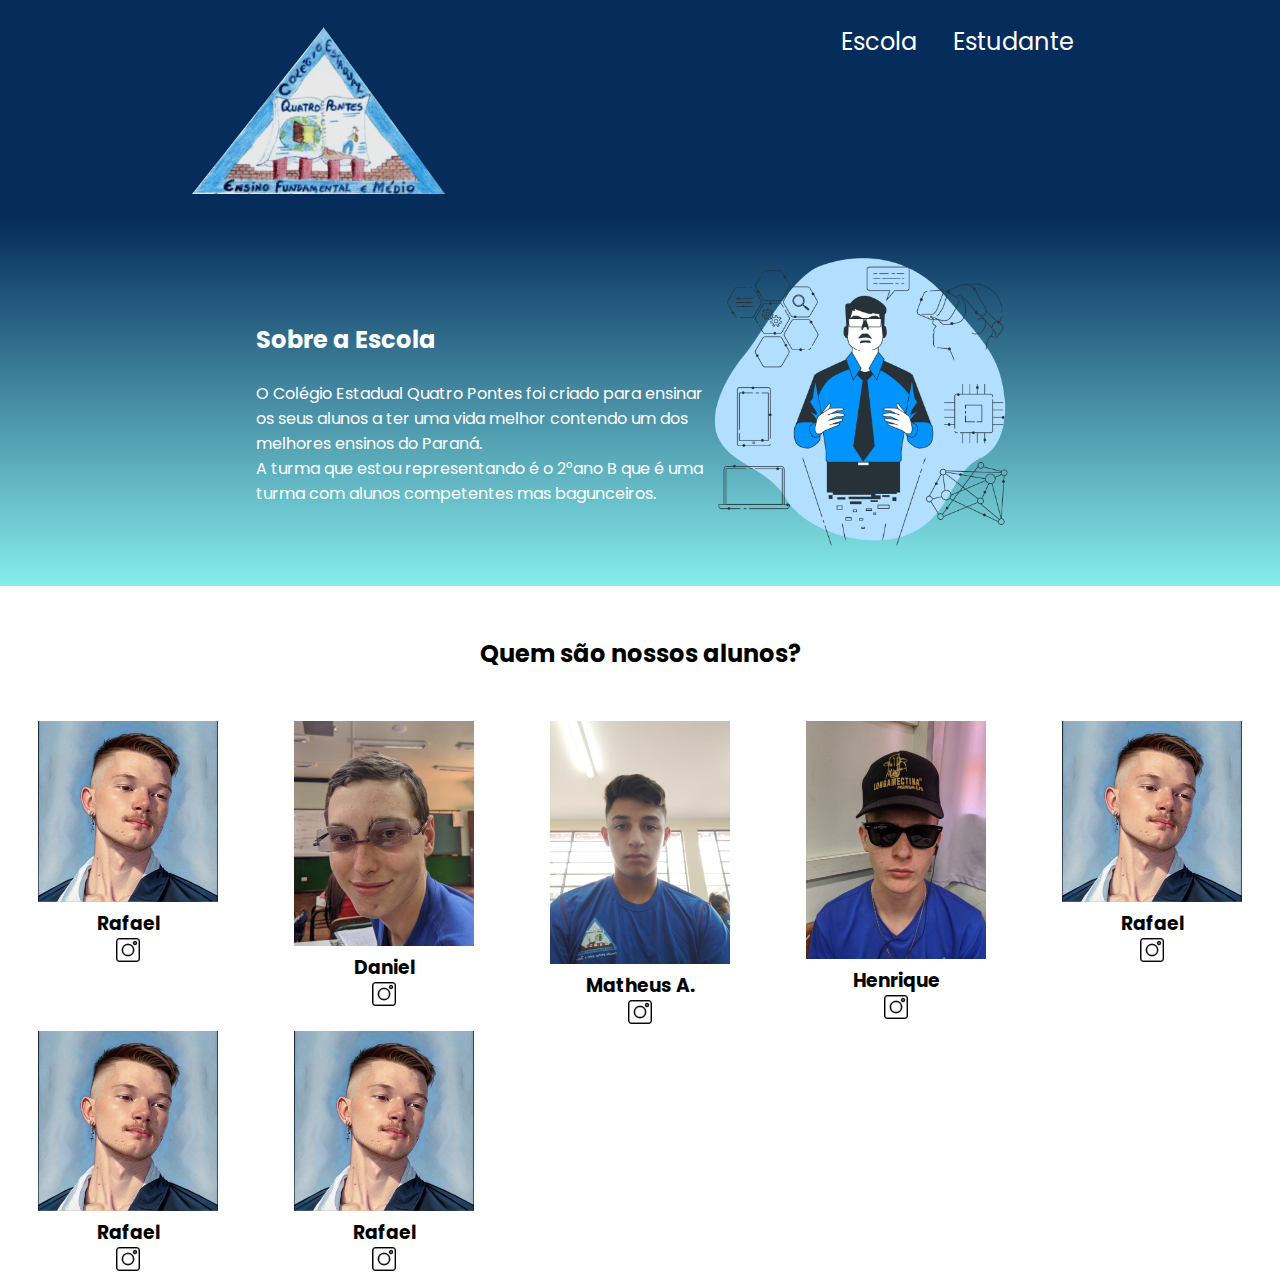
==== site-grupo-IMMD-main/index.html @ 2677e2d5 "Aula 6" ====
<!DOCTYPE html>
<html lang="en">
<head>
    <meta charset="UTF-8">
    <meta http-equiv="X-UA-Compatible" content="IE=edge">
    <meta name="viewport" content="width=device-width, initial-scale=1.0">
    <title>Document</title>
    <link rel="stylesheet" href="style.css">
    <link rel="preconnect" href="https://fonts.googleapis.com">
<link rel="preconnect" href="https://fonts.gstatic.com" crossorigin>
<link href="https://fonts.googleapis.com/css2?family=Poppins:wght@400;700&display=swap" rel="stylesheet">
</head>
<body>
  <header class="cabecalho">
    <img class="cabecalho-imagem" src="Captura de tela_2023-03-13_10-56-30.png" alt="Colégio estadual Quatro Pontes">  
    <ul class="cabecalho-lista">
      <li class="cabecalho-lista-item">Escola</li>
      <li class="cabecalho-lista-item">Estudante</li>
    </ul>
  </header>
  <section class="escola">
    <div class="escola-div-conteudo">
      <h2 class="escola-titulo">Sobre a Escola</h2>
      <p class="escola-texto-um">O Colégio Estadual Quatro Pontes foi criado para ensinar os seus alunos a ter uma vida melhor contendo um dos melhores ensinos do Paraná.</p>
      <p class="escola-texto-dois">A turma que estou representando é o 2°ano B que é uma turma com alunos competentes mas bagunceiros.</p>

    </div>
    
    <img class="escola-imagem" src="homideocrin.png" alt="cara-sabio">
  </section>
  <section class="estudante">
    <h2 class="estudante-titulo">Quem são nossos alunos?</h2>
   <div class="estudante-todos">
    <div class="estudante-div">
      <img class="imagem-estudante" src="rafael.jpg" alt="foto do rafael">
      <h3 class="estudante-nome">Rafael</h3>
      <img class="estudante-icone" src="instagram.png" alt="icone instagram">
  </div>
    <div class="estudante-div">
      <img class="imagem-estudante" src="daniel.jpeg" alt="foto do rafael">
      <h3 class="estudante-nome">Daniel</h3>
      <img class="estudante-icone" src="instagram.png" alt="icone instagram">
  </div>
  <div class="estudante-div">
    <img class="imagem-estudante" src="matheusA.jpg" alt="foto do rafael">
    <h3 class="estudante-nome">Matheus A.</h3>
    <img class="estudante-icone" src="instagram.png" alt="icone instagram">
</div>
<div class="estudante-div">
  <img class="imagem-estudante" src="henrique.jpeg" alt="foto do rafael">
  <h3 class="estudante-nome">Henrique</h3>
  <img class="estudante-icone" src="instagram.png" alt="icone instagram">
</div>
<div class="estudante-div">
  <img class="imagem-estudante" src="rafael.jpg" alt="foto do rafael">
  <h3 class="estudante-nome">Rafael</h3>
  <img class="estudante-icone" src="instagram.png" alt="icone instagram">
</div>
<div class="estudante-div">
  <img class="imagem-estudante" src="rafael.jpg" alt="foto do rafael">
  <h3 class="estudante-nome">Rafael</h3>
  <img class="estudante-icone" src="instagram.png" alt="icone instagram">
</div>
<div class="estudante-div">
  <img class="imagem-estudante" src="rafael.jpg" alt="foto do rafael">
  <h3 class="estudante-nome">Rafael</h3>
  <img class="estudante-icone" src="instagram.png" alt="icone instagram">
</div>
</div>
    





  </section>
 
</body>

</html>
---- site-grupo-IMMD-main/style.css ----
*{
   margin: 0;
   padding: 0;
}

body{font-family: 'Poppins', sans-serif;
}

.cabecalho{
   background-color: #052c5b;
   color: white;
   display: flex;
   justify-content: space-around;
   padding: 24px 0;
}

.cabecalho-imagem{
width: 20%;
}
.cabecalho-lista-item{
   display: inline-block;
   margin: 0 16px;
   font-size: 24px;
}

.escola-imagem{
 width: 25%;

}

.escola{
   background-image: linear-gradient(#052c5b,#87edec);
   color: white;
   display: flex;
   justify-content: center;
   align-items: center;
   padding: 24px 0;
}

.escola-div-conteudo{
   width: 35%;
}

.escola-titulo{
   padding: 24px 0;
}

.imagem-estudante{
   width: 180px ;
}

.estudante-icone{
   width: 24px;
}

.estudante-div{
   text-align: center;
}

.estudante-titulo{
   text-align: center;
   padding: 50px;
}

.estudante-todos{
   display: grid;
   grid-template-columns: 20% 20% 20% 20% 20%;
}
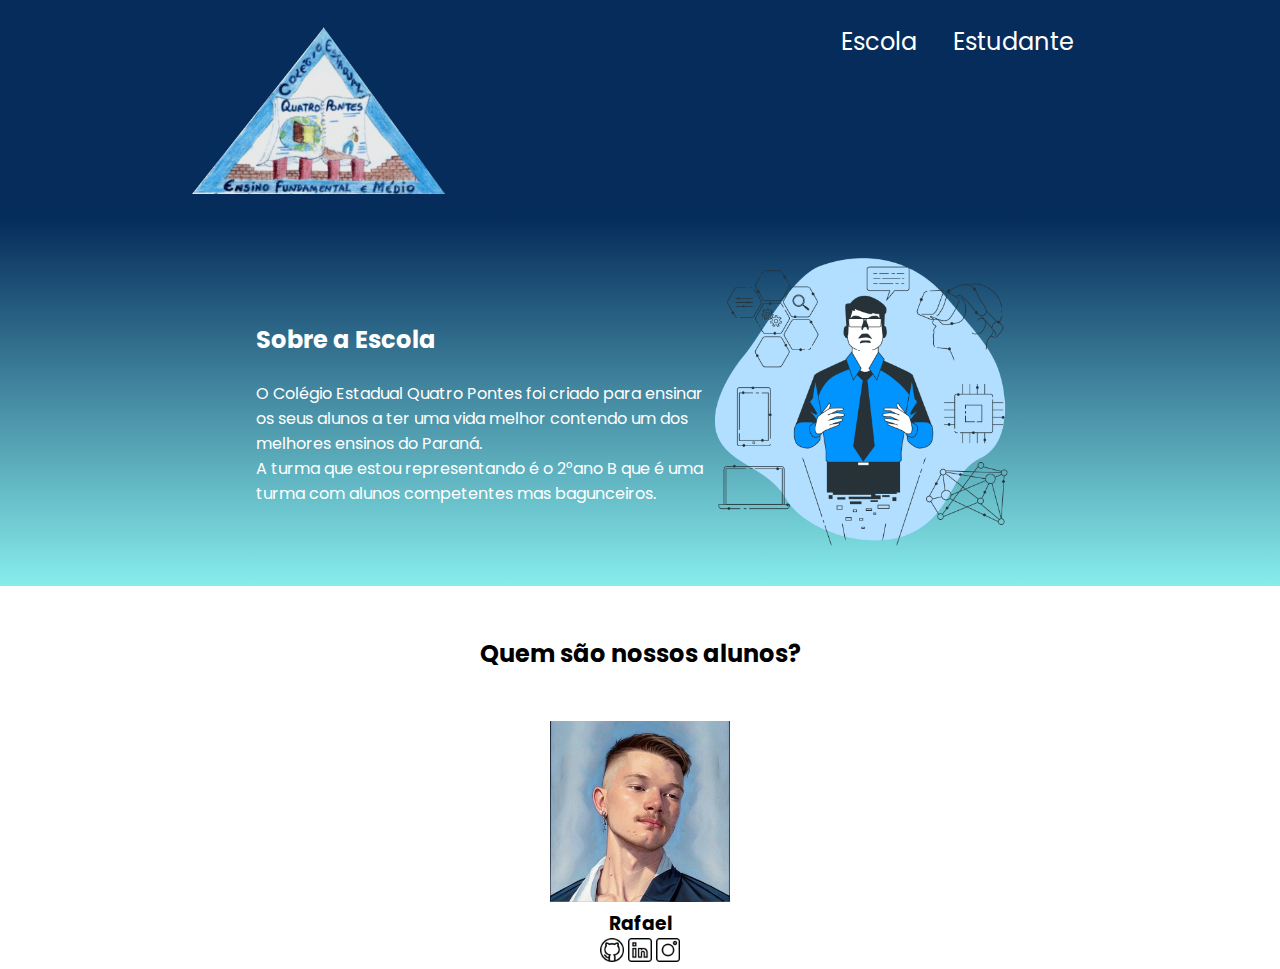
==== commit d9d367b0: "aula 7" ====
--- a/site-grupo-IMMD-main/index.html
+++ b/site-grupo-IMMD-main/index.html
@@ -30,43 +30,13 @@
   </section>
   <section class="estudante">
     <h2 class="estudante-titulo">Quem são nossos alunos?</h2>
-   <div class="estudante-todos">
     <div class="estudante-div">
-      <img class="imagem-estudante" src="rafael.jpg" alt="foto do rafael">
-      <h3 class="estudante-nome">Rafael</h3>
-      <img class="estudante-icone" src="instagram.png" alt="icone instagram">
-  </div>
-    <div class="estudante-div">
-      <img class="imagem-estudante" src="daniel.jpeg" alt="foto do rafael">
-      <h3 class="estudante-nome">Daniel</h3>
-      <img class="estudante-icone" src="instagram.png" alt="icone instagram">
-  </div>
-  <div class="estudante-div">
-    <img class="imagem-estudante" src="matheusA.jpg" alt="foto do rafael">
-    <h3 class="estudante-nome">Matheus A.</h3>
-    <img class="estudante-icone" src="instagram.png" alt="icone instagram">
-</div>
-<div class="estudante-div">
-  <img class="imagem-estudante" src="henrique.jpeg" alt="foto do rafael">
-  <h3 class="estudante-nome">Henrique</h3>
-  <img class="estudante-icone" src="instagram.png" alt="icone instagram">
-</div>
-<div class="estudante-div">
-  <img class="imagem-estudante" src="rafael.jpg" alt="foto do rafael">
-  <h3 class="estudante-nome">Rafael</h3>
-  <img class="estudante-icone" src="instagram.png" alt="icone instagram">
-</div>
-<div class="estudante-div">
-  <img class="imagem-estudante" src="rafael.jpg" alt="foto do rafael">
-  <h3 class="estudante-nome">Rafael</h3>
-  <img class="estudante-icone" src="instagram.png" alt="icone instagram">
-</div>
-<div class="estudante-div">
-  <img class="imagem-estudante" src="rafael.jpg" alt="foto do rafael">
-  <h3 class="estudante-nome">Rafael</h3>
-  <img class="estudante-icone" src="instagram.png" alt="icone instagram">
-</div>
-</div>
+        <img class="imagem-estudante" src="rafael.jpg" alt="foto do rafael">
+        <h3 class="estudante-nome">Rafael</h3>
+        <img class="estudante-icone" src="github.png" alt="icone github">
+        <img class="estudante-icone" src="linkedin.png" alt="icone linkedin">
+        <img class="estudante-icone" src="instagram.png" alt="icone instagram">
+    </div>
     
 
 
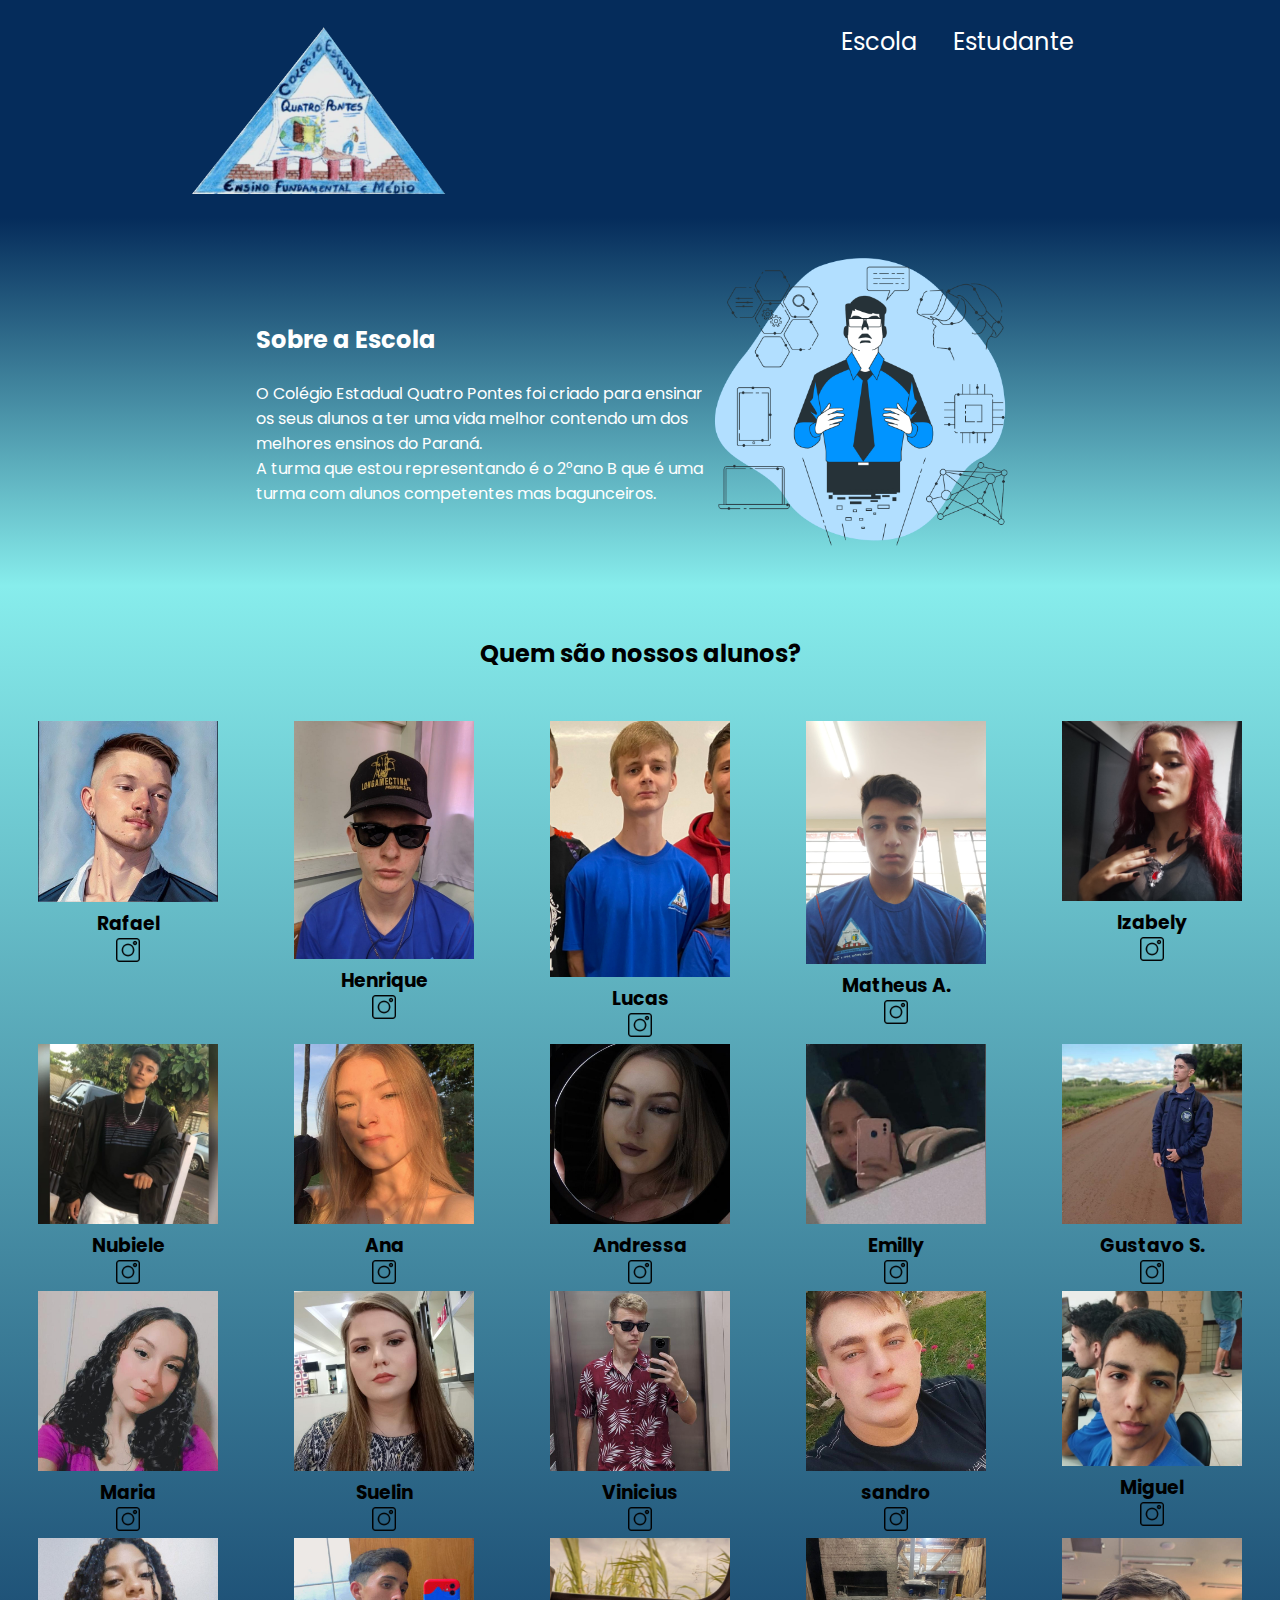
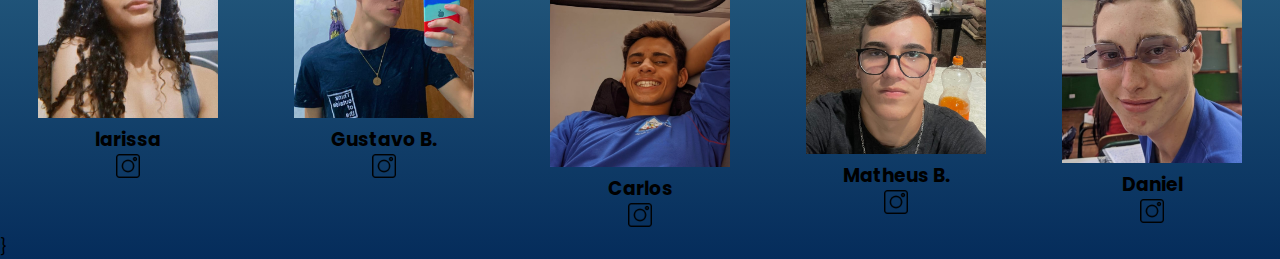
==== commit dee41abb: "aula 8" ====
--- a/site-grupo-IMMD-main/index.html
+++ b/site-grupo-IMMD-main/index.html
@@ -22,29 +22,123 @@
     <div class="escola-div-conteudo">
       <h2 class="escola-titulo">Sobre a Escola</h2>
       <p class="escola-texto-um">O Colégio Estadual Quatro Pontes foi criado para ensinar os seus alunos a ter uma vida melhor contendo um dos melhores ensinos do Paraná.</p>
-      <p class="escola-texto-dois">A turma que estou representando é o 2°ano B que é uma turma com alunos competentes mas bagunceiros.</p>
-
+      
+    
+    <p class="escola-texto-dois">A turma que estou representando é o 2°ano B que é uma turma com alunos competentes mas bagunceiros.</p>
+   
+  
     </div>
     
     <img class="escola-imagem" src="homideocrin.png" alt="cara-sabio">
   </section>
   <section class="estudante">
     <h2 class="estudante-titulo">Quem são nossos alunos?</h2>
+   <div class="estudante-todos"> 
     <div class="estudante-div">
-        <img class="imagem-estudante" src="rafael.jpg" alt="foto do rafael">
-        <h3 class="estudante-nome">Rafael</h3>
-        <img class="estudante-icone" src="github.png" alt="icone github">
-        <img class="estudante-icone" src="linkedin.png" alt="icone linkedin">
+      <img class="imagem-estudante" src="rafael.jpg" alt="foto do rafael">
+      <h3 class="estudante-nome">Rafael</h3>
+      <img class="estudante-icone" src="instagram.png" alt="icone instagram">
+  </div>  
+<div class="estudante-div">
+  <img class="imagem-estudante" src="henrique.jpeg" alt="foto do rafael">
+  <h3 class="estudante-nome">Henrique</h3>
+  <img class="estudante-icone" src="instagram.png" alt="icone instagram">
+</div>
+<div class="estudante-div">
+  <img class="imagem-estudante" src="lucas.jpeg" alt="foto do rafael">
+  <h3 class="estudante-nome">Lucas</h3>
+  <img class="estudante-icone" src="instagram.png" alt="icone instagram">
+  </div>
+  <div class="estudante-div">
+  <img class="imagem-estudante" src="matheusA.jpg" alt="foto do rafael">
+  <h3 class="estudante-nome">Matheus A.</h3>
+  <img class="estudante-icone" src="instagram.png" alt="icone instagram">
+  </div>
+  <div class="estudante-div">
+    <img class="imagem-estudante" src="izabely.jpeg" alt="foto do rafael">
+    <h3 class="estudante-nome">Izabely</h3>
+    <img class="estudante-icone" src="instagram.png" alt="icone instagram">
+    </div>
+    <div class="estudante-div">
+      <img class="imagem-estudante" src="nubiele.jpeg" alt="foto do rafael">
+      <h3 class="estudante-nome">Nubiele</h3>
+      <img class="estudante-icone" src="instagram.png" alt="icone instagram">
+      </div>
+      <div class="estudante-div">
+        <img class="imagem-estudante" src="ana.jpeg" alt="foto do rafael">
+        <h3 class="estudante-nome">Ana</h3>
         <img class="estudante-icone" src="instagram.png" alt="icone instagram">
+        </div>
+        <div class="estudante-div">
+          <img class="imagem-estudante" src="Andressa.jpeg" alt="foto do rafael">
+          <h3 class="estudante-nome">Andressa</h3>
+          <img class="estudante-icone" src="instagram.png" alt="icone instagram">
+          </div>
+          <div class="estudante-div">
+            <img class="imagem-estudante" src="emilly.jpeg" alt="foto do rafael">
+            <h3 class="estudante-nome">Emilly</h3>
+            <img class="estudante-icone" src="instagram.png" alt="icone instagram">
+            </div>
+  <div class="estudante-div">
+      <img class="imagem-estudante" src="gustavo.jpeg" alt="foto do rafael">
+      <h3 class="estudante-nome">Gustavo S.</h3>
+      <img class="estudante-icone" src="instagram.png" alt="foto do rafael">
+        </div>
+      <div class="estudante-div">
+        <img class="imagem-estudante" src="maria.jpeg" alt="foto do rafael">  
+      <h3 class="estudante-nome">Maria</h3>
+      <img class="estudante-icone" src="instagram.png" alt="icone instagram">
+      </div>
+      <div class="estudante-div">
+        <img class="imagem-estudante" src="suelin.jpeg" alt="foto do rafael">
+        <h3 class="estudante-nome">Suelin</h3>
+        <img class="estudante-icone" src="instagram.png" alt="icone instagram">
+        </div>
+        <div class="estudante-div">
+          <img class="imagem-estudante" src="vinicius.jpeg" alt="foto do rafael">
+          <h3 class="estudante-nome">Vinicius</h3>
+          <img class="estudante-icone" src="instagram.png" alt="icone instagram">
+          </div>
+ <div class="estudante-div">
+    <img class="imagem-estudante" src="sandro.jpeg" alt="foto do rafael">
+    <h3 class="estudante-nome">sandro</h3>
+    <img class="estudante-icone" src="instagram.png" alt="icone instagram">
     </div>
-    
+    <div class="estudante-div">
+      <img class="imagem-estudante" src="miguel.jpeg" alt="foto do rafael">
+      <h3 class="estudante-nome">Miguel</h3>
+      <img class="estudante-icone" src="instagram.png" alt="https://instagram.com/miguel__pedro_?igshid=ZDdkNTZiNTM=">
+      </div>
+      <div class="estudante-div">
+        <img class="imagem-estudante" src="larissa.jpeg" alt="foto do rafael">
+        <h3 class="estudante-nome">larissa</h3>
+        <img class="estudante-icone" src="instagram.png" alt="icone instagram">
+        </div>
+        <div class="estudante-div">
+          <img class="imagem-estudante" src="gustavoB.jpeg" alt="foto do rafael">
+          <h3 class="estudante-nome">Gustavo B.</h3>
+          <img class="estudante-icone" src="instagram.png" alt="icone instagram">
+          </div>
+          <div class="estudante-div">
+            <img class="imagem-estudante" src="carlos.jpeg" alt="foto do rafael">
+            <h3 class="estudante-nome">Carlos</h3>
+            <img class="estudante-icone" src="instagram.png" alt="icone instagram">
+            </div>
+            <div class="estudante-div">
+              <img class="imagem-estudante" src="matheusB.jpeg" alt="foto do rafael">
+              <h3 class="estudante-nome">Matheus B.</h3>
+              <img class="estudante-icone" src="instagram.png" alt="icone instagram">
+              </div>
+              <div class="estudante-div">
+                <img class="imagem-estudante" src="daniel.jpeg" alt="foto do rafael">
+                <h3 class="estudante-nome">Daniel</h3>
+                <img class="estudante-icone" src="instagram.png" alt="icone instagram">
+                </div>
+</div>
+
+</div>
+}
 
 
 
-
-
-  </section>
- 
-</body>
-
-</html>+ --- a/site-grupo-IMMD-main/style.css
+++ b/site-grupo-IMMD-main/style.css
@@ -66,3 +66,7 @@
    display: grid;
    grid-template-columns: 20% 20% 20% 20% 20%;
 }
+
+.estudante{
+   background-image: linear-gradient(#87edec,#052c5b);
+}